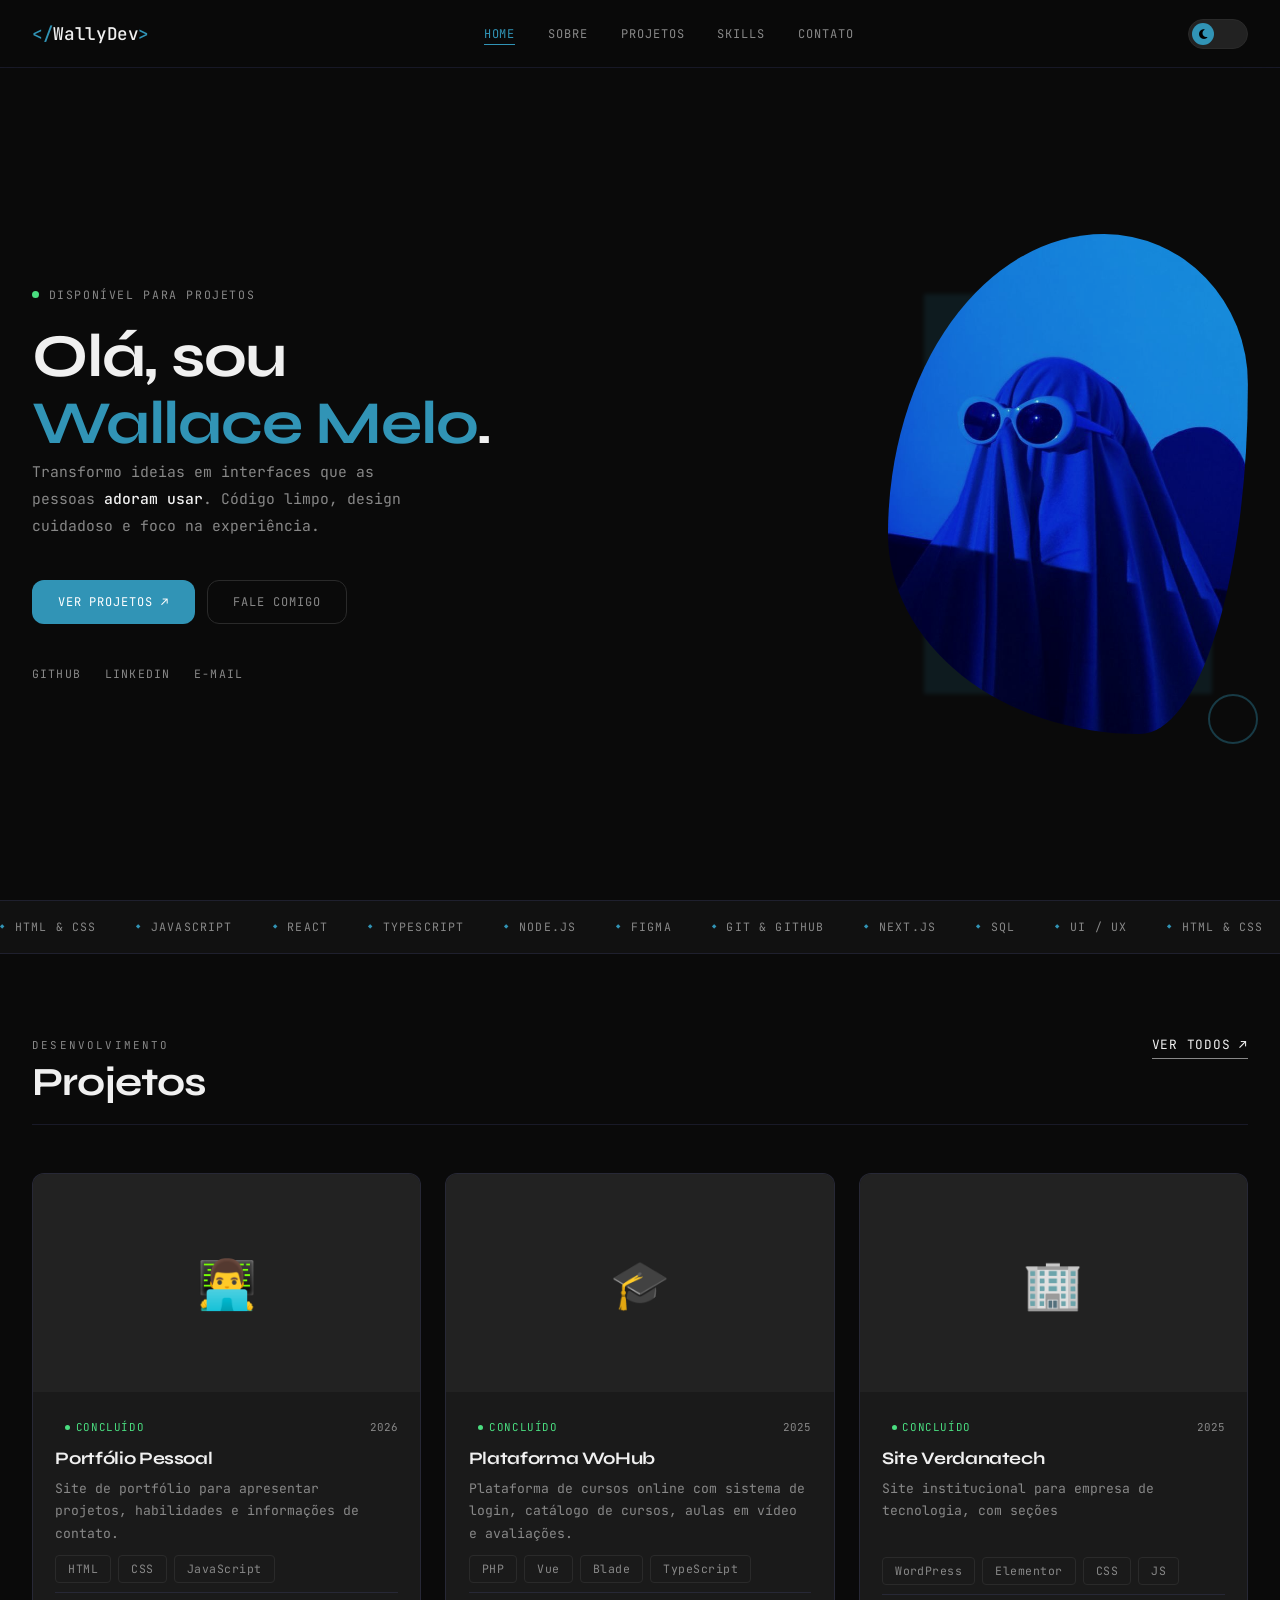
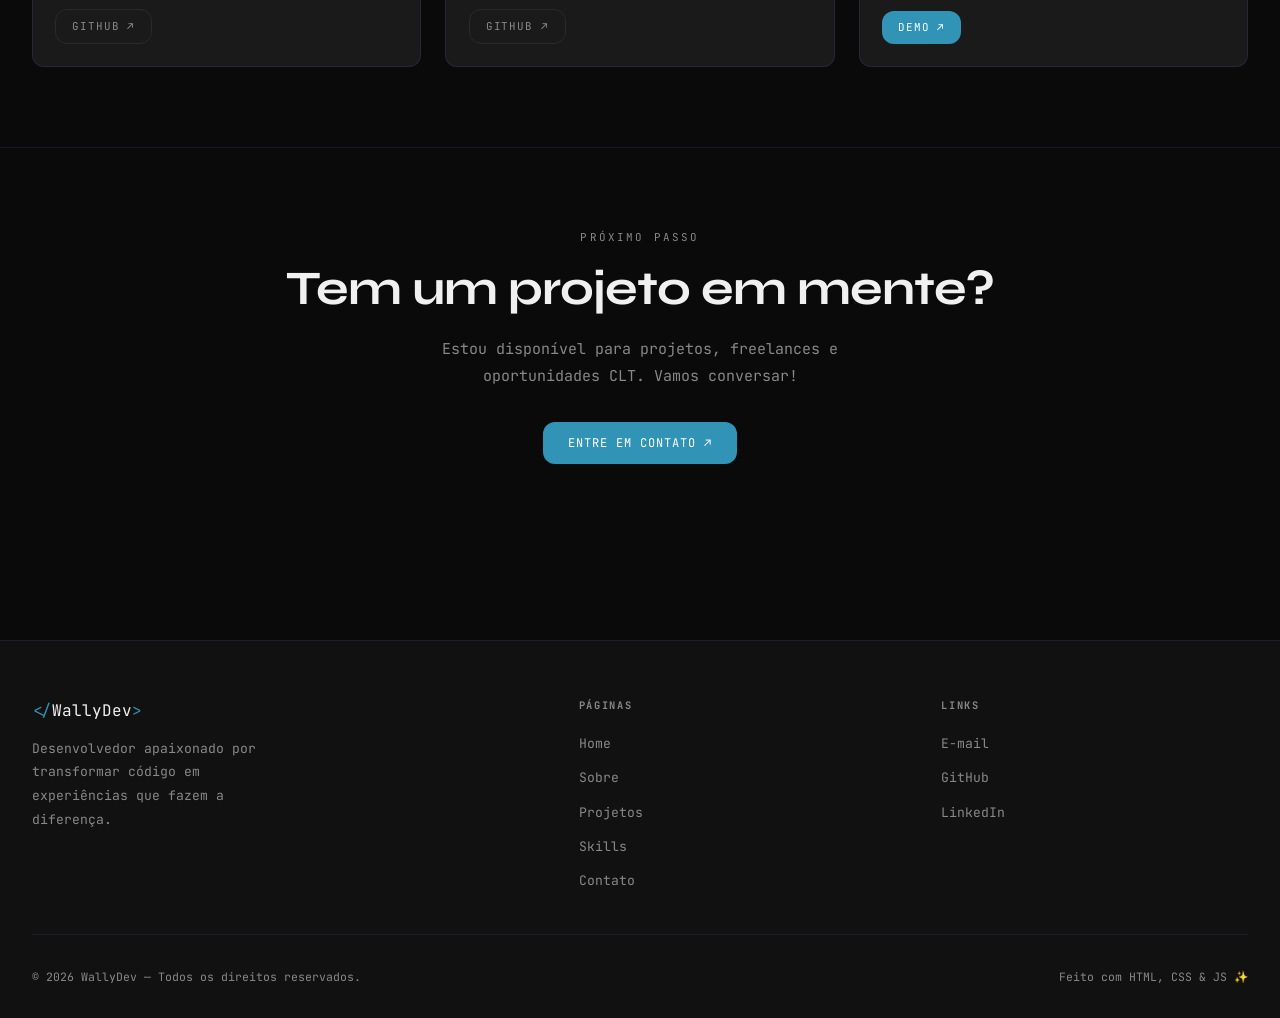
==== index.html @ e5231260 "feat: initial portfolio setup with pages, data structure, and UI enhancements (contact, projects, sk" ====
<!doctype html>
<html lang="pt-BR">

<head>
  <meta charset="UTF-8" />
  <script> (function () {
      var t = localStorage.getItem("tema");
      if (!t || t === "dark")
        document.documentElement.classList.remove("light");
      else document.documentElement.classList.add("light");
    })();
  </script>
  <meta name="viewport" content="width=device-width, initial-scale=1.0" />
  <title>WallyDev</title>
  <meta name="description" content="Desenvolvedor front-end criando experiências digitais memoráveis." />
  <link rel="stylesheet" href="https://cdnjs.cloudflare.com/ajax/libs/font-awesome/6.5.0/css/all.min.css" />
  <link rel="stylesheet" href="assets/css/style.css" />
  <link rel="icon" href="favicon.ico" type="image/x-icon">
</head>

<body>
  <!-- ══ NAVBAR ══ -->
  <header class="navbar">
    <div class="nav-container">
      <!-- Logo -->
      <a href="index.html" class="nav-logo" aria-label="Início">
        <span class="tag-open">&lt;/</span>WallyDev<span class="tag-close">&gt;</span>
      </a>

      <!-- Links -->
      <nav aria-label="Principal">
        <ul class="nav-links">
          <li><a href="index.html" class="nav-link">Home</a></li>
          <li><a href="about.html" class="nav-link">Sobre</a></li>
          <li><a href="projects.html" class="nav-link">Projetos</a></li>
          <li><a href="skills.html" class="nav-link">Skills</a></li>
          <li><a href="contact.html" class="nav-link">Contato</a></li>
        </ul>
      </nav>

      <!-- toggle de tema + hambúrguer -->
      <div class="nav-direita">
        <!-- Toggle dark / light -->
        <button class="theme-btn" id="theme-btn">
          <div class="toggle-thumb">
            <i class="fa-solid fa-moon icon-lua"></i>
            <i class="fa-solid fa-sun icon-sol"></i>
          </div>
        </button>

        <button class="btn-menu" id="btn-menu">
          <i class="fa-solid fa-bars"></i>
        </button>
      </div>
    </div>

    <!-- Menu mobile -->
    <nav id="nav-mobile" class="nav-mobile" aria-label="Menu mobile">
      <a href="index.html" class="nav-link">Home</a>
      <a href="about.html" class="nav-link">Sobre</a>
      <a href="projects.html" class="nav-link">Projetos</a>
      <a href="skills.html" class="nav-link">Skills</a>
      <a href="contact.html" class="nav-link">Contato</a>
    </nav>
  </header>

  <main>
    <!-- ══ HERO ══ -->
    <section class="hero">
      <div class="container">
        <div class="hero-inner">
          <div class="hero-text">

            <!-- Status online -->
            <div class="hero-kicker revelar">
              <span class="hero-dot"></span> Disponível para projetos
            </div>

            <!-- seu nome -->
            <h1 class="hero-nome revelar d1">
              Olá, sou <br />
              <span style="color: var(--accent)">Wallace Melo</span>.
            </h1>

            <div class="hero-divider revelar d2"></div>

            <!-- sua bio em 2 frases -->
            <p class="hero-sub revelar d2">
              Transformo ideias em interfaces que as pessoas
              <strong style="color: var(--text)">adoram usar</strong>. Código
              limpo, design cuidadoso e foco na experiência.
            </p>

            <div class="hero-acoes revelar d3">
              <a href="projects.html" class="btn btn-prim">Ver Projetos ↗</a>
              <a href="contact.html" class="btn btn-ghost">Fale Comigo</a>
            </div>

            <!-- links sociais -->
            <div class="hero-redes revelar d4">
              <a href="https://github.com/WallaceMichael" target="_blank" rel="noopener" class="rede-link">GitHub</a>
              <a href="https://www.linkedin.com/in/wallace-michael-dev/" target="_blank" rel="noopener"
                class="rede-link">LinkedIn</a>
              <a href="mailto:wallacemsm2@gmail.com" class="rede-link">E-mail</a>
            </div>
          </div>

          <!-- ══ FOTO ══ -->
          <div class="blob-wrap revelar d2">
            <div class="blob-frame">
              <img src="assets/images/profile/foto.jpg" alt="Foto de perfil" />
            </div>
          </div>
        </div>
      </div>
    </section>

    <!-- ══ TICKER DE TECNOLOGIAS ══ -->
    <!-- Suas tecnologias/especialidades.
        - Duplicado para criar o loop infinito, edite os dois blocos.
        - Use no máximo 10 itens para melhor visual.
    -->
    <div class="ticker">
      <div class="ticker-inner" aria-hidden="true">
        <!-- Bloco 1 -->
        <span class="ticker-item">HTML &amp; CSS</span>
        <span class="ticker-item">JavaScript</span>
        <span class="ticker-item">React</span>
        <span class="ticker-item">TypeScript</span>
        <span class="ticker-item">Node.js</span>
        <span class="ticker-item">Figma</span>
        <span class="ticker-item">Git &amp; GitHub</span>
        <span class="ticker-item">Next.js</span>
        <span class="ticker-item">SQL</span>
        <span class="ticker-item">UI / UX</span>
        <!-- Bloco 2 — duplicado para o loop -->
        <span class="ticker-item">HTML &amp; CSS</span>
        <span class="ticker-item">JavaScript</span>
        <span class="ticker-item">React</span>
        <span class="ticker-item">TypeScript</span>
        <span class="ticker-item">Node.js</span>
        <span class="ticker-item">Figma</span>
        <span class="ticker-item">Git &amp; GitHub</span>
        <span class="ticker-item">Next.js</span>
        <span class="ticker-item">SQL</span>
        <span class="ticker-item">UI / UX</span>
      </div>
    </div>

    <!-- ══ PROJETOS EM DESTAQUE ══ -->
    <section class="secao">
      <div class="container">
        <div class="sec-head revelar">
          <div>
            <span class="rotulo">Desenvolvimento</span>
            <h2>Projetos</h2>
          </div>
          <a href="projects.html" class="btn-link">Ver todos ↗</a>
        </div>

        <!-- Dados populado via JS (3 primeiros ) -->
        <div id="grid-projetos" class="grid-3">
          <div class="card" style="opacity: 0.3">
            <div class="card-thumb"></div>
            <div class="card-body" style="height: 900px"></div>
          </div>
          <div class="card" style="opacity: 0.2">
            <div class="card-thumb"></div>
            <div class="card-body" style="height: 140px"></div>
          </div>
          <div class="card" style="opacity: 0.1">
            <div class="card-thumb"></div>
            <div class="card-body" style="height: 140px"></div>
          </div>
        </div>
      </div>
    </section>

    <!-- ══ CTA ══ -->
    <section class="secao" style="border-top: 1px solid var(--border-soft)">
      <div class="container" style="text-align: center">
        <span class="rotulo revelar" style="margin-bottom: 1rem">
          Próximo passo
        </span>
        <h2 class="revelar d1" style="margin-bottom: 1.25rem">
          Tem um projeto em mente?
        </h2>
        <p class="revelar d2" style="max-width: 44ch; margin: 0 auto 2rem">
          Estou disponível para projetos, freelances e oportunidades CLT.
          Vamos conversar!
        </p>
        <a href="contact.html" class="btn btn-prim revelar d3">
          Entre em Contato ↗
        </a>
      </div>
    </section>
  </main>

  <!-- ══ FOOTER ══ -->
  <footer class="footer">
    <div class="container">
      <div class="footer-grid">
        <div>
          <span class="footer-logo">
            <span style="color: var(--accent)">&lt;/</span>WallyDev<span style="color: var(--accent)">&gt;
            </span>
          </span>
          <p class="footer-bio">
            Desenvolvedor apaixonado por transformar código em experiências
            que fazem a diferença.
          </p>
        </div>
        <div class="footer-col">
          <h5>Páginas</h5>
          <ul>
            <li><a href="index.html">Home</a></li>
            <li><a href="about.html">Sobre</a></li>
            <li><a href="projects.html">Projetos</a></li>
            <li><a href="skills.html">Skills</a></li>
            <li><a href="contact.html">Contato</a></li>
          </ul>
        </div>
        <div class="footer-col">
          <h5>Links</h5>
          <ul>
            <li><a href="mailto:wallacemsm2@email.com">E-mail</a></li>
            <li><a href="https://github.com/WallaceMichael" target="_blank" rel="noopener">GitHub</a></li>
            <li><a href="https://www.linkedin.com/in/wallace-michael-25173b197/" target="_blank"
                rel="noopener">LinkedIn</a></li>
          </ul>
        </div>
      </div>
      <div class="footer-base">
        <span>© <span id="ano-atual"></span> WallyDev — Todos os direitos reservados.</span>
        <span>Feito com HTML, CSS &amp; JS ✨</span>
      </div>
    </div>
  </footer>

  <script src="assets/js/script.js"></script>
</body>

</html>
---- assets/css/style.css ----
/*
  ╔══════════════════════════════════════════════════════╗
  ║   PORTFÓLIO DEV — style.css                          ║
  ║   Fontes: Syne (display) + JetBrains Mono (código)   ║
  ║   Tema padrão: dark | Alterna com html.light         ║
  ╚══════════════════════════════════════════════════════╝
*/
@import url('https://fonts.googleapis.com/css2?family=Syne:wght@400;500;600;700;800&family=JetBrains+Mono:ital,wght@0,300;0,400;0,500;1,300&display=swap');
@import '@fortawesome/fontawesome-free/css/all.min.css';

.social-icons {
  display: flex;
  gap: 1.2rem;
  align-items: center;
}

.social-icons a {
  width: 42px;
  height: 42px;
  border-radius: 50%;
  border: 1px solid var(--border);
  display: flex;
  align-items: center;
  justify-content: center;
  color: var(--text-muted);
  font-size: 1rem;
  transition: all 0.25s ease;
}

.social-icons a:hover {
  color: var(--accent);
  border-color: var(--accent);
  transform: translateY(-2px);
  box-shadow: 0 0 0 4px var(--accent-glow);
}


.contato-grid {
  display: grid;
  grid-template-columns: 1fr 1.2fr;
  gap: 3rem;
  align-items: center;
}

.contato-texto {
  max-width: 42ch;
}

.contato-frase {
  font-size: 1rem;
  line-height: 1.9;
  margin-bottom: 1.5rem;
}

.contato-cta {
  font-size: 0.9rem;
  color: var(--accent);
  font-weight: 500;
}


.github-card {
  margin-bottom: 2.5rem;
  transition: all 0.3s ease;
}

.github-card:hover {
  transform: translateY(-4px);
}


@media (max-width: 900px) {
  .contato-grid {
    grid-template-columns: 1fr;
    gap: 2.5rem;
  }

  .contato-texto {
    max-width: 100%;
  }
}

i {
  line-height: 5 !important;
}

/* ══════════════════════════════════════════
   VARIÁVEIS — dark mode é padrão, light mode ativa com html.light
══════════════════════════════════════════ */
:root {
  --bg: #0A0A0A;
  --bg2: #111111;
  --surface: #1A1A1A;
  --surface2: #222222;
  --border: #2A2A2A;
  --border-soft: rgba(129, 140, 248, 0.12);

  --accent: #3194B6;
  --accent-deep: #216379;
  --accent-glow: rgba(129, 140, 248, 0.18);

  --text: #F0F0F0;
  --text-muted: #888888;
  --text-faint: #2A2A2A;

  --nav-bg: rgba(10, 10, 10, 0.88);
  --sombra: 0 8px 40px rgba(0, 0, 0, 0.6);

  /* Tipografia */
  --display: 'Syne', sans-serif;
  --mono: 'JetBrains Mono', monospace;

  /* Layout */
  --max-w: 1280px;
  --nav-h: 68px;
  --raio: 12px;
  --pill: 999px;
  --ease: cubic-bezier(0.4, 0, 0.2, 1);
  --dur: 0.28s;
}

/* ── Modo claro ── */
html.light {
  --bg: #F4F6FF;
  --bg2: #EAEDff;
  --surface: #FFFFFF;
  --surface2: #EEF0FF;
  --border: #D2D6F5;
  --border-soft: rgba(79, 70, 229, 0.12);

  --accent: #006788;
  --accent-deep: #003444;
  --accent-glow: rgba(79, 70, 229, 0.14);

  --text: #1A1B35;
  --text-muted: #6B6E95;
  --text-faint: #C8CBE8;

  --nav-bg: rgba(244, 246, 255, 0.88);
  --sombra: 0 8px 40px rgba(79, 70, 229, 0.1);
}


/* ══════════════════════════════════════════
   RESET & BASE
══════════════════════════════════════════ */
*,
*::before,
*::after {
  box-sizing: border-box;
  margin: 0;
  padding: 0;
}

html {
  scroll-behavior: smooth;
}

body {
  font-family: var(--mono);
  font-size: 15px;
  line-height: 1.7;
  color: var(--text);
  background-color: var(--bg);
  overflow-x: hidden;
  transition: background-color 0.4s var(--ease), color 0.4s var(--ease);
}

main,
footer,
header {
  position: relative;
  z-index: 1;
}

ul {
  list-style: none;
}

a {
  text-decoration: none;
  color: inherit;
}

img {
  max-width: 100%;
  display: block;
}

button {
  border: none;
  background: none;
  font: inherit;
  cursor: pointer;
}

::selection {
  background: var(--accent);
  color: #fff;
}

::-webkit-scrollbar {
  width: 4px;
}

::-webkit-scrollbar-track {
  background: var(--bg2);
}

::-webkit-scrollbar-thumb {
  background: var(--accent);
  border-radius: 2px;
}


/* ══════════════════════════════════════════
   TIPOGRAFIA
══════════════════════════════════════════ */
h1,
h2,
h3,
h4 {
  font-family: var(--display);
  line-height: 1.1;
  letter-spacing: -0.02em;
  color: var(--text);
}

h1 {
  font-size: clamp(2.5rem, 5vw, 3.8rem);
}

h2 {
  font-size: clamp(2rem, 4vw, 3rem);
}

h3 {
  font-size: 1.25rem;
}

p {
  color: var(--text-muted);
  line-height: 1.8;
}

strong {
  color: var(--text);
  font-weight: 500;
}

/* Rótulo de seção (ex: "DESENVOLVIMENTO") */
.rotulo {
  font-size: 0.68rem;
  letter-spacing: 0.2em;
  text-transform: uppercase;
  color: var(--text-muted);
  display: block;
  margin-bottom: 0.4rem;
}

/* Título com linha à esquerda (como na referência) */
.titulo-borda {
  font-family: var(--display);
  font-size: 1.2rem;
  font-weight: 600;
  padding-left: 0.9rem;
  border-left: 3px solid var(--accent);
  line-height: 1.4;
  margin-bottom: 1.5rem;
  color: var(--text);
}

/* Tag de tecnologia */
.tag {
  display: inline-block;
  padding: 0.2rem 0.75rem;
  font-family: var(--mono);
  font-size: 0.72rem;
  letter-spacing: 0.04em;
  border: 1px solid var(--border);
  color: var(--text-muted);
  border-radius: 4px;
  transition: border-color var(--dur), color var(--dur);
  cursor: default;
}

.tag:hover {
  border-color: var(--accent);
  color: var(--accent);
}

.tags {
  display: flex;
  flex-wrap: wrap;
  gap: 0.45rem;
}

/* Badge de status */
.badge {
  display: inline-flex;
  align-items: center;
  gap: 0.35rem;
  font-family: var(--mono);
  font-size: 0.68rem;
  letter-spacing: 0.06em;
  text-transform: uppercase;
  padding: 0.2rem 0.6rem;
}

.badge::before {
  content: '';
  width: 5px;
  height: 5px;
  border-radius: 50%;
  background: currentColor;
  flex-shrink: 0;
}

.badge-verde {
  color: #4ADE80;
}

.badge-amarelo {
  color: #FACC15;
}

.badge-cinza {
  color: var(--text-muted);
}


/* ══════════════════════════════════════════
   UTILITÁRIOS
══════════════════════════════════════════ */
.container {
  width: var(--max-w);
  margin: 0 auto;
  padding: 0 2rem;
}

.secao {
  padding: 5rem 0;
}

.secao-lg {
  padding: 7rem 0;
}

.grid-2 {
  display: grid;
  grid-template-columns: repeat(2, 1fr);
  gap: 2.5rem;
}

.grid-3 {
  display: grid;
  grid-template-columns: repeat(3, 1fr);
  gap: 1.5rem;
}

.grid-4 {
  display: grid;
  grid-template-columns: repeat(4, 1fr);
  gap: 1.5rem;
}

.flex-c {
  display: flex;
  align-items: center;
}

.entre {
  justify-content: space-between;
}

.gap-sm {
  gap: 0.75rem;
}

.gap-md {
  gap: 1.5rem;
}


/* ══════════════════════════════════════════
   TOGGLE DE TEMA (lua / sol)
══════════════════════════════════════════ */
.theme-btn {
  position: relative;
  width: 60px;
  height: 30px;
  background: var(--surface2);
  border: 1px solid var(--border);
  border-radius: var(--pill);
  cursor: pointer;
  padding: 3px;
  transition: background var(--dur), border-color var(--dur);
  flex-shrink: 0;
}

.toggle-thumb {
  width: 22px;
  height: 22px;
  background: var(--accent);
  border-radius: 50%;
  display: flex;
  align-items: center;
  justify-content: center;
  font-size: 0.7rem;
  transition: transform 0.35s cubic-bezier(0.34, 1.56, 0.64, 1),
    background var(--dur);
  transform: translateX(0);
  line-height: 1;
}

html.light .toggle-thumb {
  transform: translateX(30px);
}

/* Esconde o ícone correto conforme o tema */
.icon-lua {
  display: block;
}

.icon-sol {
  display: none;
}

html.light .icon-lua {
  display: none;
}

html.light .icon-sol {
  display: block;
}


/* ══════════════════════════════════════════
   NAVBAR
══════════════════════════════════════════ */
.navbar {
  position: fixed;
  top: 0;
  left: 0;
  right: 0;
  z-index: 100;
  height: var(--nav-h);
  display: flex;
  align-items: center;
  background: var(--nav-bg);
  backdrop-filter: blur(18px);
  -webkit-backdrop-filter: blur(18px);
  border-bottom: 1px solid var(--border-soft);
  transition: background var(--dur), border-color var(--dur), box-shadow var(--dur);
}

.navbar.rolada {
  box-shadow: var(--sombra);
}

.nav-container {
  display: flex;
  align-items: center;
  justify-content: space-between;
  max-width: var(--max-w);
  width: 100%;
  margin: 0 auto;
  padding: 0 2rem;
}

/* Logo no estilo </NOME> */
.nav-logo {
  font-family: var(--mono);
  font-size: 1.1rem;
  font-weight: 500;
  color: var(--text);
  letter-spacing: -0.02em;
}

.nav-logo .tag-open,
.nav-logo .tag-close {
  color: var(--accent);
}

.nav-links {
  display: flex;
  align-items: center;
  gap: 0.25rem;
}

.nav-link {
  font-family: var(--mono);
  font-size: 0.75rem;
  letter-spacing: 0.08em;
  text-transform: uppercase;
  color: var(--text-muted);
  padding: 0.45rem 0.9rem;
  border-radius: var(--raio);
  transition: color var(--dur), background var(--dur);
  position: relative;
}

.nav-link::after {
  content: '';
  position: absolute;
  bottom: 4px;
  left: 0.9rem;
  right: 0.9rem;
  height: 1px;
  background: var(--accent);
  transform: scaleX(0);
  transform-origin: left;
  transition: transform 0.3s var(--ease);
}

.nav-link:hover,
.nav-link.ativo {
  color: var(--text);
}

.nav-link:hover::after,
.nav-link.ativo::after {
  transform: scaleX(1);
}

.nav-link.ativo {
  color: var(--accent);
}

.nav-direita {
  display: flex;
  align-items: center;
  gap: 0.75rem;
}

.btn-menu {
  display: none;
  font-size: 1.3rem;
  color: var(--text);
  padding: 0.25rem;
}

/* Menu mobile */
.nav-mobile {
  display: none;
  flex-direction: column;
  position: fixed;
  top: var(--nav-h);
  left: 0;
  right: 0;
  background: var(--bg);
  border-bottom: 1px solid var(--border);
  padding: 1.25rem 2rem 2rem;
  gap: 0.25rem;
  z-index: 99;
}

.nav-mobile.aberto {
  display: flex;
}

.nav-mobile .nav-link {
  font-size: 0.88rem;
  padding: 0.75rem 0;
  border-bottom: 1px solid var(--border-soft);
  border-radius: 0;
}

.nav-mobile .nav-link:last-child {
  border-bottom: none;
}


/* ══════════════════════════════════════════
   FOOTER
══════════════════════════════════════════ */
.footer {
  background: var(--bg2);
  border-top: 1px solid var(--border-soft);
  padding: 3.5rem 0 2rem;
  margin-top: 6rem;
}

.footer-grid {
  display: grid;
  grid-template-columns: 1.6fr 1fr 1fr;
  gap: 3.5rem;
  margin-bottom: 2.5rem;
}

.footer-logo {
  font-family: var(--mono);
  font-size: 1rem;
  color: var(--text);
  display: block;
  margin-bottom: 0.75rem;
}

.footer-bio {
  font-size: 0.82rem;
  max-width: 28ch;
  line-height: 1.8;
}

.footer-col h5 {
  font-family: var(--mono);
  font-size: 0.65rem;
  letter-spacing: 0.16em;
  text-transform: uppercase;
  color: var(--text-muted);
  margin-bottom: 1rem;
}

.footer-col ul {
  display: flex;
  flex-direction: column;
  gap: 0.55rem;
}

.footer-col a {
  font-size: 0.82rem;
  color: var(--text-muted);
  transition: color var(--dur);
}

.footer-col a:hover {
  color: var(--accent);
}

.footer-base {
  display: flex;
  justify-content: space-between;
  align-items: center;
  padding-top: 2rem;
  border-top: 1px solid var(--border-soft);
  font-size: 0.72rem;
  color: var(--text-muted);
}


/* ══════════════════════════════════════════
   BOTÕES
══════════════════════════════════════════ */
.btn {
  display: inline-flex;
  align-items: center;
  gap: 0.5rem;
  font-family: var(--mono);
  font-size: 0.75rem;
  letter-spacing: 0.08em;
  text-transform: uppercase;
  padding: 0.7rem 1.6rem;
  border-radius: var(--raio);
  transition: all var(--dur) var(--ease);
  white-space: nowrap;
  cursor: pointer;
}

.btn-prim {
  background: var(--accent);
  color: #fff;
  box-shadow: 0 0 0 0 var(--accent-glow);
}

.btn-prim:hover {
  background: var(--accent-deep);
  transform: translateY(-2px);
  box-shadow: 0 0 0 6px var(--accent-glow);
}

.btn-ghost {
  background: transparent;
  color: var(--text-muted);
  border: 1px solid var(--border);
}

.btn-ghost:hover {
  border-color: var(--accent);
  color: var(--accent);
}

.btn-sm {
  padding: 0.45rem 1rem;
  font-size: 0.68rem;
}

.btn-link {
  font-family: var(--mono);
  font-size: 0.8rem;
  color: var(--text);
  letter-spacing: 0.06em;
  text-transform: uppercase;
  padding-bottom: 3px;
  border-bottom: 1.5px solid var(--text-muted);
  transition: color var(--dur), border-color var(--dur);
  display: inline-flex;
  align-items: center;
  gap: 0.35rem;
}

.btn-link:hover {
  color: var(--accent);
  border-color: var(--accent);
}


/* ══════════════════════════════════════════
   BLOB — FOTO COM FORMA ORGÂNICA
══════════════════════════════════════════ */
.blob-wrap {
  position: relative;
  flex-shrink: 0;
  width: 360px;
  height: 500px;
}

/* Sombra/decoração atrás da foto */
.blob-wrap::before {
  content: '';
  position: absolute;
  width: 80%;
  height: 80%;
  background: var(--accent);
  opacity: 0.12;
  top: 12%;
  left: 10%;
  animation: blob-morph 10s ease-in-out infinite reverse;
  filter: blur(2px);
}

/* Ponto decorativo no canto */
.blob-wrap::after {
  content: '';
  position: absolute;
  width: 50px;
  height: 50px;
  border: 2px solid var(--accent);
  border-radius: 50%;
  bottom: -10px;
  right: -10px;
  opacity: 0.35;
}

.blob-frame {
  width: 100%;
  height: 100%;
  border-radius: 60% 40% 30% 70% / 60% 30% 70% 40%;
  overflow: hidden;
  position: relative;
  z-index: 1;
  animation: blob-morph 8s ease-in-out infinite;
}

.blob-frame img {
  width: 100%;
  height: 100%;
  object-fit: cover;
  filter: grayscale(20%) brightness(0.95) contrast(1.02);
  transition: filter 0.6s var(--ease);
}

.blob-wrap:hover .blob-frame img {
  filter: grayscale(0%) brightness(1) contrast(1.02);
}

/* Placeholder quando não há foto */
.blob-placeholder {
  width: 100%;
  height: 100%;
  background: var(--surface2);
  display: flex;
  flex-direction: column;
  align-items: center;
  justify-content: center;
  gap: 0.75rem;
  color: var(--text-muted);
  font-family: var(--mono);
  font-size: 0.72rem;
  text-align: center;
}

@keyframes blob-morph {

  0%,
  100% {
    border-radius: 60% 40% 30% 70% / 60% 30% 70% 40%;
  }

  25% {
    border-radius: 30% 60% 70% 40% / 50% 60% 30% 60%;
  }

  50% {
    border-radius: 50% 60% 30% 60% / 40% 30% 60% 50%;
  }

  75% {
    border-radius: 40% 60% 60% 40% / 60% 40% 40% 60%;
  }
}


/* ══════════════════════════════════════════
   TICKER / MARQUEE
══════════════════════════════════════════ */
.ticker {
  overflow: hidden;
  border-top: 1px solid var(--border-soft);
  border-bottom: 1px solid var(--border-soft);
  padding: 1rem 0;
  background: var(--bg2);
}

.ticker-inner {
  display: flex;
  gap: 2.5rem;
  animation: ticker-scroll 28s linear infinite;
  width: max-content;
}

.ticker:hover .ticker-inner {
  animation-play-state: paused;
}

.ticker-item {
  display: flex;
  align-items: center;
  gap: 0.6rem;
  font-family: var(--mono);
  font-size: 0.72rem;
  color: var(--text-muted);
  white-space: nowrap;
  text-transform: uppercase;
  letter-spacing: 0.1em;
}

.ticker-item::before {
  content: '◆';
  color: var(--accent);
  font-size: 0.45rem;
}

@keyframes ticker-scroll {
  from {
    transform: translateX(0);
  }

  to {
    transform: translateX(-50%);
  }
}


/* ══════════════════════════════════════════
   CARD DE PROJETO
══════════════════════════════════════════ */
.card {
  background: var(--surface);
  border: 1px solid var(--border-soft);
  border-radius: var(--raio);
  overflow: hidden;
  transition: transform var(--dur), box-shadow var(--dur), border-color var(--dur);
  display: flex;
  flex-direction: column;
}

.card:hover {
  transform: translateY(-5px);
  border-color: var(--accent);
  box-shadow: var(--sombra), 0 0 0 1px var(--accent-glow);
}

.card-thumb {
  aspect-ratio: 16/9;
  background: var(--surface2);
  display: flex;
  align-items: center;
  justify-content: center;
  font-size: 3rem;
  color: var(--text-faint);
  overflow: hidden;
  position: relative;
}

.card-thumb img {
  width: 100%;
  height: 100%;
  object-fit: cover;
}

/* Overlay de hover na thumbnail */
.card-thumb::after {
  content: 'Ver mais →';
  position: absolute;
  inset: 0;
  background: var(--accent);
  color: #fff;
  font-family: var(--mono);
  font-size: 0.75rem;
  letter-spacing: 0.1em;
  text-transform: uppercase;
  display: flex;
  align-items: center;
  justify-content: center;
  opacity: 0;
  transition: opacity var(--dur);
}

.card:hover .card-thumb::after {
  opacity: 1;
}

.card-body {
  padding: 1.4rem;
  flex-grow: 1;
  display: flex;
  flex-direction: column;
  gap: 0.6rem;
}

.card-titulo {
  font-family: var(--display);
  font-size: 1.1rem;
  font-weight: 700;
}

.card-desc {
  font-size: 0.82rem;
  line-height: 1.7;
  flex-grow: 1;
  display: -webkit-box;
  -webkit-line-clamp: 3;
  -webkit-box-orient: vertical;
  overflow: hidden;
}

.card-footer {
  display: flex;
  align-items: center;
  justify-content: space-between;
  padding-top: 1rem;
  border-top: 1px solid var(--border-soft);
  margin-top: auto;
  flex-wrap: wrap;
  gap: 0.5rem;
}


/* ══════════════════════════════════════════
   SOCIAL CÍRCULOS (página contato)
══════════════════════════════════════════ */
.social-grid {
  display: flex;
  flex-wrap: wrap;
  gap: 1.5rem;
}

.social-circulo {
  width: 145px;
  height: 145px;
  border-radius: 50%;
  border: 1.5px solid var(--border);
  display: flex;
  flex-direction: column;
  align-items: center;
  justify-content: center;
  gap: 0.4rem;
  text-decoration: none;
  color: var(--text);
  font-family: var(--mono);
  font-size: 0.78rem;
  font-weight: 500;
  text-transform: uppercase;
  letter-spacing: 0.06em;
  transition: all 0.35s cubic-bezier(0.34, 1.56, 0.64, 1);
  position: relative;
  overflow: hidden;
  cursor: pointer;
}

/* Fundo animado no hover */
.social-circulo::before {
  content: '';
  position: absolute;
  inset: 0;
  border-radius: 50%;
  background: var(--accent);
  transform: scale(0);
  transition: transform 0.4s cubic-bezier(0.34, 1.56, 0.64, 1);
}

.social-circulo:hover::before {
  transform: scale(1);
}

.social-circulo:hover {
  color: #fff;
  border-color: var(--accent);
}

.social-circulo>* {
  position: relative;
  z-index: 1;
}

.social-circulo .sc-icon {
  font-size: 1.6rem;
}

.social-circulo .sc-nome {
  font-size: 0.72rem;
}

.social-circulo .sc-seta {
  font-size: 0.8rem;
  opacity: 0.6;
}


/* ══════════════════════════════════════════
   GITHUB CARD (contato)
══════════════════════════════════════════ */
.github-card {
  background: var(--surface);
  border: 1px solid var(--border-soft);
  border-radius: var(--raio);
  padding: 1.5rem 1.75rem;
  display: flex;
  gap: 1.5rem;
  align-items: flex-start;
  margin-bottom: 2rem;
  transition: border-color var(--dur);
}

.github-card:hover {
  border-color: var(--accent);
}

.gh-avatar {
  width: 64px;
  height: 64px;
  border-radius: 50%;
  border: 2px dashed var(--border);
  display: flex;
  align-items: center;
  justify-content: center;
  font-size: 2rem;
  flex-shrink: 0;
  color: var(--text-muted);
}

.gh-handle {
  font-family: var(--mono);
  font-size: 0.88rem;
  color: var(--accent);
  margin-bottom: 0.4rem;
}

.gh-bio {
  font-size: 0.82rem;
  max-width: 45ch;
}


/* ══════════════════════════════════════════
   FORMULÁRIO
══════════════════════════════════════════ */
.campo {
  display: flex;
  flex-direction: column;
  gap: 0.35rem;
  margin-bottom: 1.2rem;
}

.campo-label {
  font-size: 0.68rem;
  letter-spacing: 0.14em;
  text-transform: uppercase;
  color: var(--text-muted);
}

.campo-input {
  padding: 0.8rem 1rem;
  background: var(--surface);
  border: 1px solid var(--border);
  border-bottom-width: 2px;
  border-radius: var(--raio) var(--raio) 0 0;
  font: inherit;
  font-size: 0.88rem;
  color: var(--text);
  outline: none;
  width: 100%;
  transition: border-color var(--dur), box-shadow var(--dur), background var(--dur);
}

.campo-input:focus {
  border-color: var(--accent);
  box-shadow: 0 2px 0 0 var(--accent);
  background: var(--surface2);
}

.campo-input.erro {
  border-color: #F87171;
  box-shadow: 0 2px 0 0 #F87171;
}

textarea.campo-input {
  resize: vertical;
  min-height: 140px;
  border-radius: var(--raio);
}

.campo-erro {
  font-size: 0.72rem;
  color: #F87171;
  min-height: 1rem;
}

.form-ok {
  padding: 0.9rem 1.25rem;
  background: rgba(74, 222, 128, 0.08);
  border: 1px solid rgba(74, 222, 128, 0.3);
  border-radius: var(--raio);
  font-size: 0.82rem;
  color: #4ADE80;
  display: none;
  margin-top: 1rem;
}


/* ══════════════════════════════════════════
   SEÇÃO: HERO (home)
══════════════════════════════════════════ */
.hero {
  min-height: 100vh;
  display: flex;
  align-items: center;
  padding-top: var(--nav-h);
}

.hero-inner {
  display: flex;
  align-items: center;
  gap: 4rem;
  justify-content: space-between;
  padding: 3rem 0;
}

.hero-text {
  flex: 1;
  max-width: 540px;
}

.hero-kicker {
  display: inline-flex;
  align-items: center;
  gap: 0.6rem;
  font-family: var(--mono);
  font-size: 0.72rem;
  letter-spacing: 0.14em;
  text-transform: uppercase;
  color: var(--text-muted);
  margin-bottom: 1.25rem;
}

.hero-dot {
  width: 7px;
  height: 7px;
  border-radius: 50%;
  background: #4ADE80;
  animation: pulsar 2s ease-in-out infinite;
  flex-shrink: 0;
}

@keyframes pulsar {

  0%,
  100% {
    box-shadow: 0 0 0 0 rgba(74, 222, 128, 0.5);
  }

  50% {
    box-shadow: 0 0 0 6px rgba(74, 222, 128, 0);
  }
}

.hero-titulo {
  font-family: var(--display);
  font-size: clamp(2.8rem, 6vw, 4.5rem);
  font-weight: 800;
  line-height: 1.05;
  letter-spacing: -0.03em;
  margin-bottom: 1.25rem;
}

.hero-titulo .linha-acento {
  color: var(--accent);
  /* Efeito de grade no texto */
  background: linear-gradient(135deg, var(--accent) 0%, #A78BFA 100%);
  -webkit-background-clip: text;
  -webkit-text-fill-color: transparent;
  background-clip: text;
}

.hero-sub {
  font-size: 0.92rem;
  max-width: 44ch;
  line-height: 1.85;
  margin-bottom: 2.5rem;
}

.hero-acoes {
  display: flex;
  gap: 0.75rem;
  flex-wrap: wrap;
  margin-bottom: 2.5rem;
}

.hero-redes {
  display: flex;
  gap: 1.5rem;
  align-items: center;
}

.rede-link {
  font-family: var(--mono);
  font-size: 0.72rem;
  letter-spacing: 0.1em;
  text-transform: uppercase;
  color: var(--text-muted);
  border-bottom: 1px solid transparent;
  padding-bottom: 2px;
  transition: all var(--dur);
}

.rede-link:hover {
  color: var(--accent);
  border-color: var(--accent);
}


/* ══════════════════════════════════════════
   SEÇÃO: SOBRE (foto + texto)
══════════════════════════════════════════ */
.sobre-grid {
  display: grid;
  grid-template-columns: 300px 1fr;
  gap: 5rem;
  align-items: start;
}

.sobre-info {
  display: grid;
  grid-template-columns: 1fr 1fr;
  gap: 1.25rem;
  margin: 1.75rem 0;
}

.info-item {
  padding: 1rem;
  background: var(--surface);
  border: 1px solid var(--border-soft);
  border-radius: var(--raio);
}

.info-rotulo {
  font-size: 0.65rem;
  letter-spacing: 0.12em;
  text-transform: uppercase;
  color: var(--text-muted);
  margin-bottom: 0.3rem;
  display: block;
}

.info-valor {
  font-size: 0.88rem;
  color: var(--text);
  font-weight: 500;
}


/* ══════════════════════════════════════════
   TIMELINE
══════════════════════════════════════════ */
.timeline {
  border-left: 1.5px solid var(--border);
  padding-left: 2rem;
  margin-top: 2rem;
}

.tl-item {
  position: relative;
  margin-bottom: 2.5rem;
}

.tl-item::before {
  content: '';
  position: absolute;
  left: -2.45rem;
  top: 7px;
  width: 9px;
  height: 9px;
  border-radius: 50%;
  background: var(--bg);
  border: 2px solid var(--accent);
}

.tl-data {
  font-family: var(--mono);
  font-size: 0.68rem;
  letter-spacing: 0.12em;
  text-transform: uppercase;
  color: var(--accent);
  margin-bottom: 0.3rem;
}

.tl-cargo {
  font-family: var(--display);
  font-size: 1.1rem;
  font-weight: 700;
  margin-bottom: 0.2rem;
}

.tl-empresa {
  font-size: 0.82rem;
  color: var(--text-muted);
  margin-bottom: 0.75rem;
}


/* ══════════════════════════════════════════
   SEÇÃO: PROJETOS
══════════════════════════════════════════ */
.filtros {
  display: flex;
  flex-wrap: wrap;
  gap: 0.5rem;
  margin-bottom: 2.5rem;
}

.filtro-btn {
  font-family: var(--mono);
  font-size: 0.68rem;
  letter-spacing: 0.1em;
  text-transform: uppercase;
  padding: 0.35rem 0.9rem;
  border-radius: var(--pill);
  border: 1px solid var(--border);
  color: var(--text-muted);
  background: transparent;
  cursor: pointer;
  transition: all var(--dur);
}

.filtro-btn:hover,
.filtro-btn.ativo {
  background: var(--accent);
  border-color: var(--accent);
  color: #fff;
}

.busca-wrap {
  position: relative;
  max-width: 360px;
  margin-bottom: 2rem;
}

.busca-ico {
  position: absolute;
  left: 1rem;
  top: 50%;
  transform: translateY(-50%);
  font-size: 0.85rem;
  pointer-events: none;
  color: var(--text-muted);
}

.campo-busca {
  width: 100%;
  padding: 0.7rem 1rem 0.7rem 2.6rem;
  background: var(--surface);
  border: 1px solid var(--border);
  border-radius: var(--pill);
  font: inherit;
  font-size: 0.82rem;
  color: var(--text);
  outline: none;
  transition: border-color var(--dur), box-shadow var(--dur);
}

.campo-busca:focus {
  border-color: var(--accent);
  box-shadow: 0 0 0 3px var(--accent-glow);
}

.campo-busca::placeholder {
  color: var(--text-muted);
}


/* ══════════════════════════════════════════
   SEÇÃO: SKILLS
══════════════════════════════════════════ */
.skill-secao {
  background: var(--surface);
  border: 1px solid var(--border-soft);
  border-radius: var(--raio);
  padding: 2rem;
}

.skill-secao+.skill-secao {
  margin-top: 1.5rem;
}


/* ══════════════════════════════════════════
   SCROLL REVEAL
══════════════════════════════════════════ */
.revelar {
  opacity: 0;
  transform: translateY(22px);
  transition: opacity 0.65s var(--ease), transform 0.65s var(--ease);
}

.revelar.visivel {
  opacity: 1;
  transform: translateY(0);
}

.d1 {
  transition-delay: 0.08s;
}

.d2 {
  transition-delay: 0.16s;
}

.d3 {
  transition-delay: 0.24s;
}

.d4 {
  transition-delay: 0.32s;
}


/* ══════════════════════════════════════════
   CABEÇALHO DE PÁGINA (sub-pages)
══════════════════════════════════════════ */
.pg-head {
  padding-top: calc(var(--nav-h) + 3.5rem);
  padding-bottom: 3.5rem;
  border-bottom: 1px solid var(--border-soft);
  overflow: hidden;
  position: relative;
}

.pg-head h1 {
  margin-top: 0.3rem;
}

.pg-head .detalhe-num {
  position: absolute;
  right: 2rem;
  bottom: 0;
  font-family: var(--display);
  font-size: clamp(5rem, 14vw, 11rem);
  color: var(--text-faint);
  line-height: 1;
  pointer-events: none;
  user-select: none;
  letter-spacing: -0.04em;
}


/* ══════════════════════════════════════════
   SEÇÃO HEADING
══════════════════════════════════════════ */
.sec-head {
  margin-bottom: 3rem;
  padding-bottom: 1.25rem;
  border-bottom: 1px solid var(--border-soft);
  display: flex;
  align-items: baseline;
  justify-content: space-between;
  flex-wrap: wrap;
  gap: 1rem;
}

.sec-head h2 {
  font-size: clamp(1.75rem, 3.5vw, 2.5rem);
}


/* ══════════════════════════════════════════
   RESPONSIVIDADE
══════════════════════════════════════════ */
@media (max-width: 900px) {
  .hero-inner {
    flex-direction: column-reverse;
    align-items: flex-start;
    gap: 2.5rem;
  }

  .blob-wrap {
    width: 280px;
    height: 310px;
    margin: 0 auto;
  }

  .footer-grid {
    grid-template-columns: 1fr 1fr;
    gap: 2rem;
  }

  .sobre-grid {
    grid-template-columns: 1fr;
    gap: 2rem;
  }

  .grid-3 {
    grid-template-columns: repeat(2, 1fr);
  }
}

@media (max-width: 768px) {
  :root {
    --nav-h: 62px;
  }

  .nav-links {
    display: none;
  }

  .btn-menu {
    display: block;
  }

  .grid-2 {
    grid-template-columns: 1fr;
  }

  .sobre-info {
    grid-template-columns: 1fr;
  }

  .social-grid {
    justify-content: center;
  }

  .social-circulo {
    width: 120px;
    height: 120px;
    font-size: 0.7rem;
  }

  .social-circulo .sc-icon {
    font-size: 1.3rem;
  }

  .footer-grid {
    grid-template-columns: 1fr;
    gap: 2rem;
  }

  .footer-base {
    flex-direction: column;
    gap: 0.5rem;
    text-align: center;
  }
}

@media (max-width: 480px) {
  .container {
    padding: 0 1.25rem;
  }

  .grid-3 {
    grid-template-columns: 1fr;
  }

  .hero-acoes {
    flex-direction: column;
    align-items: stretch;
  }

  .btn {
    justify-content: center;
  }
}
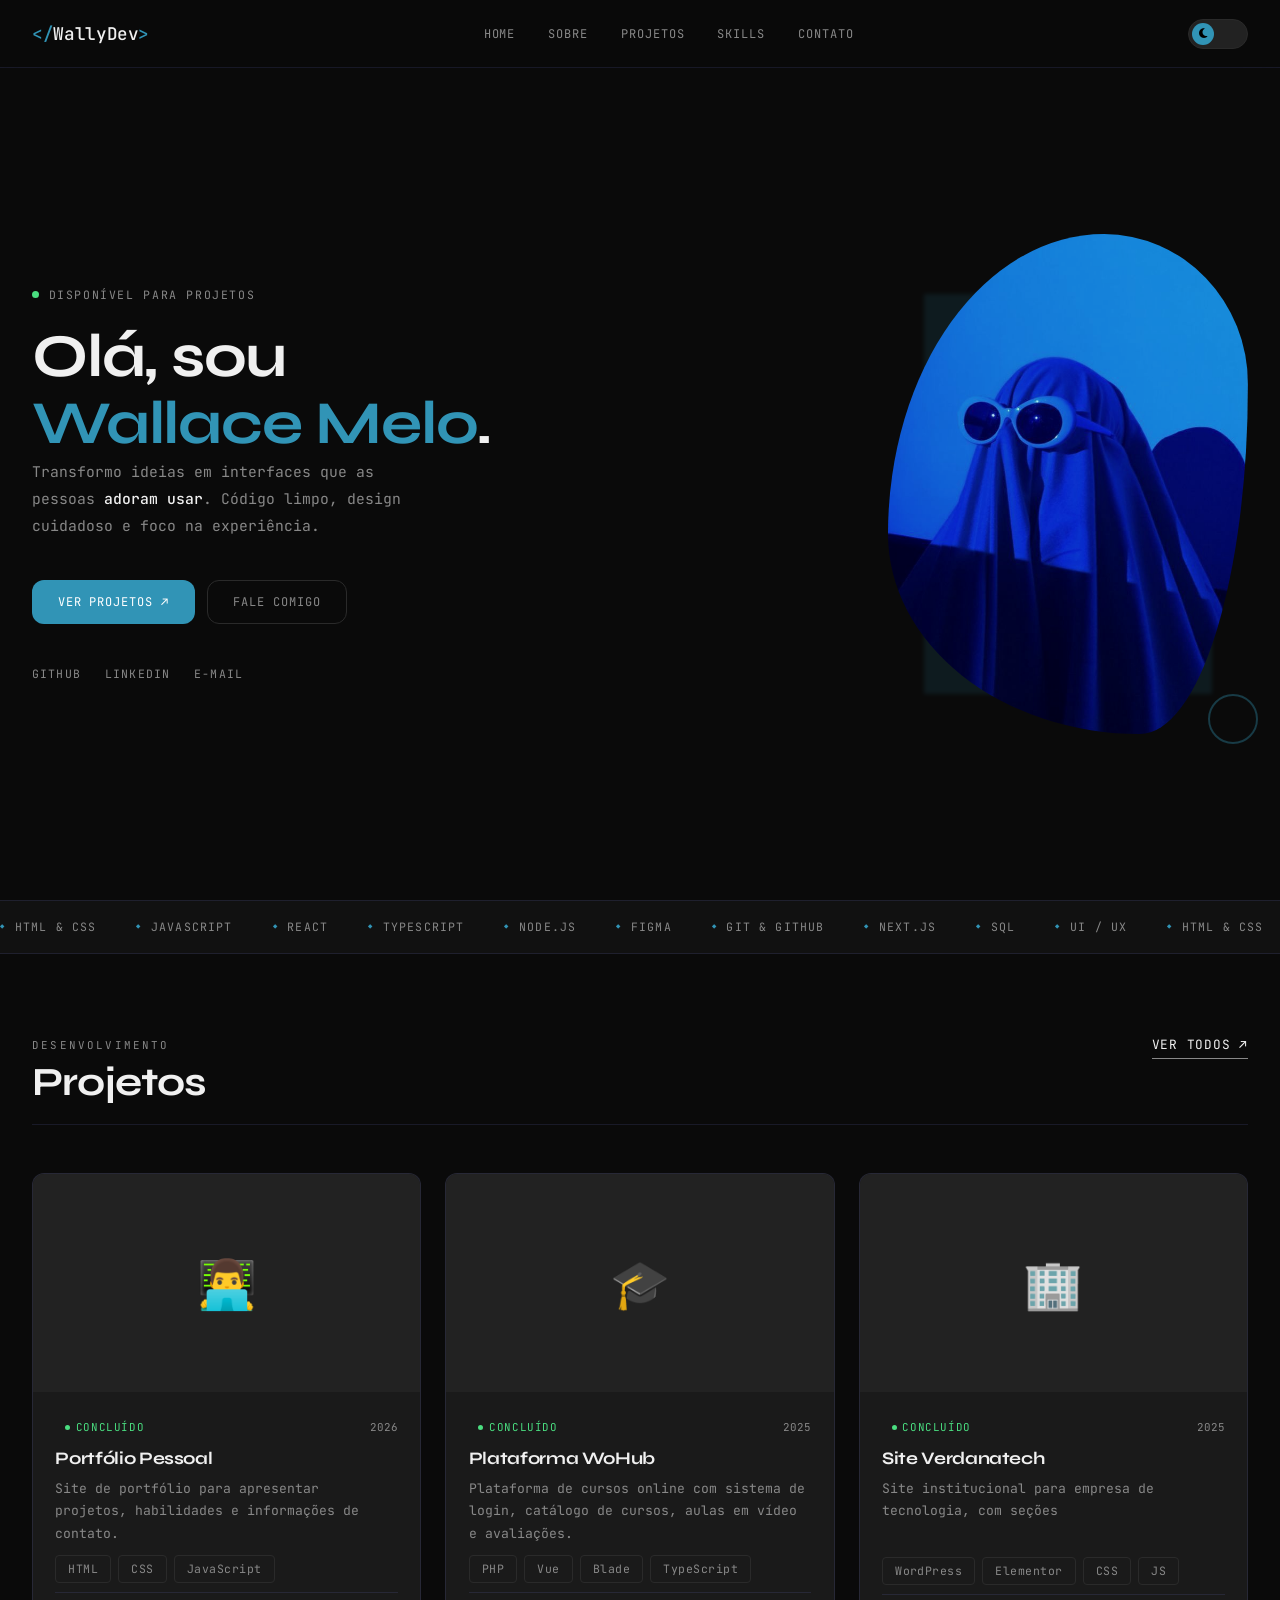
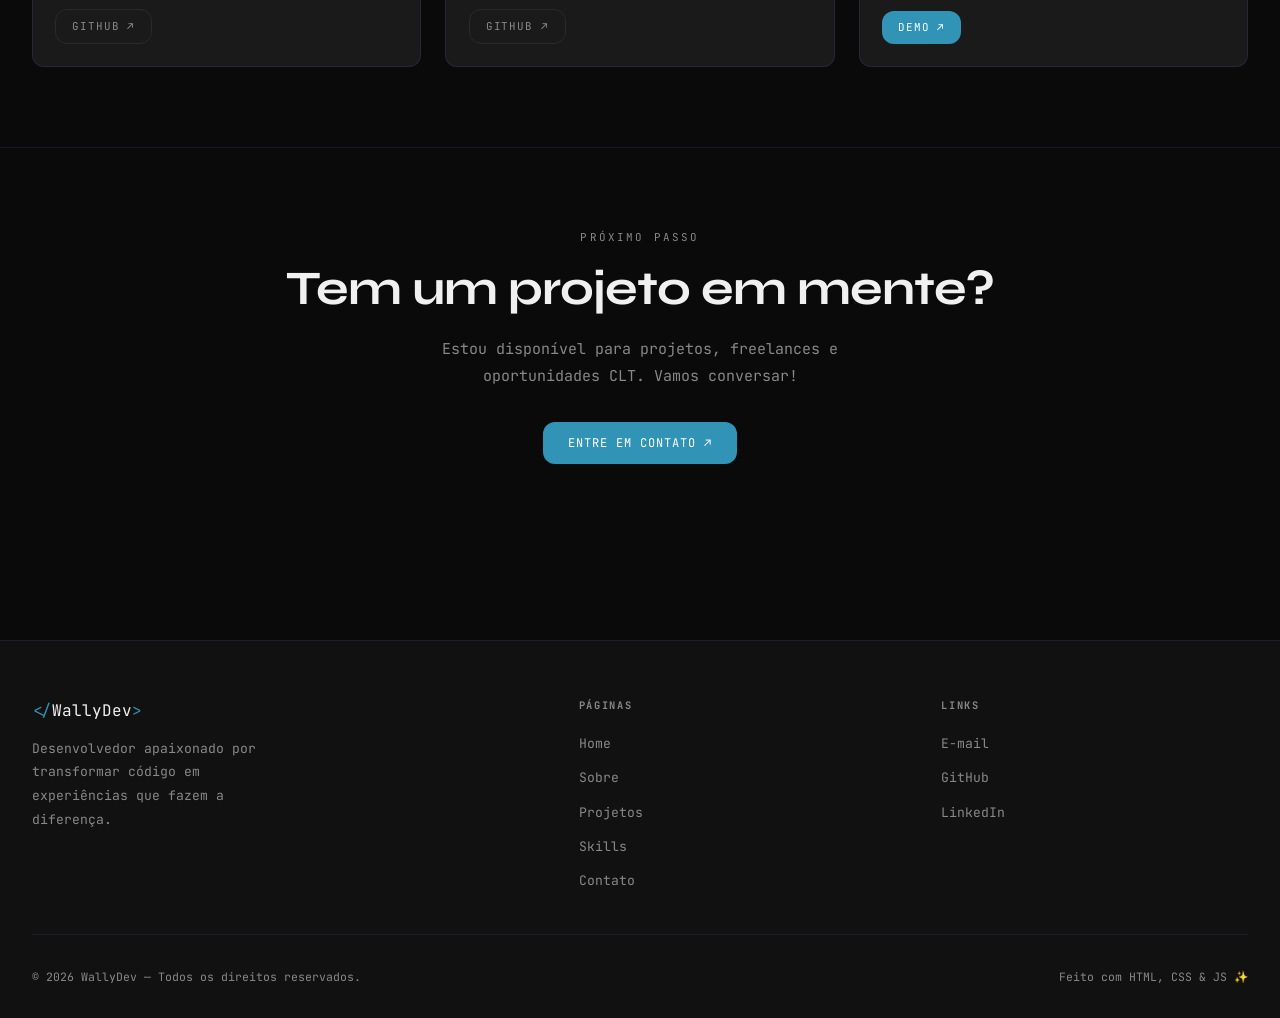
==== commit f24a7415: "fix: update navigation links to use root path for consistency" ====
--- a/index.html
+++ b/index.html
@@ -23,14 +23,14 @@
   <header class="navbar">
     <div class="nav-container">
       <!-- Logo -->
-      <a href="index.html" class="nav-logo" aria-label="Início">
+      <a href="/" class="nav-logo" aria-label="Início">
         <span class="tag-open">&lt;/</span>WallyDev<span class="tag-close">&gt;</span>
       </a>
 
       <!-- Links -->
       <nav aria-label="Principal">
         <ul class="nav-links">
-          <li><a href="index.html" class="nav-link">Home</a></li>
+          <li><a href="/" class="nav-link">Home</a></li>
           <li><a href="about.html" class="nav-link">Sobre</a></li>
           <li><a href="projects.html" class="nav-link">Projetos</a></li>
           <li><a href="skills.html" class="nav-link">Skills</a></li>
--- a/assets/css/style.css
+++ b/assets/css/style.css
@@ -8,82 +8,6 @@
 @import url('https://fonts.googleapis.com/css2?family=Syne:wght@400;500;600;700;800&family=JetBrains+Mono:ital,wght@0,300;0,400;0,500;1,300&display=swap');
 @import '@fortawesome/fontawesome-free/css/all.min.css';
 
-.social-icons {
-  display: flex;
-  gap: 1.2rem;
-  align-items: center;
-}
-
-.social-icons a {
-  width: 42px;
-  height: 42px;
-  border-radius: 50%;
-  border: 1px solid var(--border);
-  display: flex;
-  align-items: center;
-  justify-content: center;
-  color: var(--text-muted);
-  font-size: 1rem;
-  transition: all 0.25s ease;
-}
-
-.social-icons a:hover {
-  color: var(--accent);
-  border-color: var(--accent);
-  transform: translateY(-2px);
-  box-shadow: 0 0 0 4px var(--accent-glow);
-}
-
-
-.contato-grid {
-  display: grid;
-  grid-template-columns: 1fr 1.2fr;
-  gap: 3rem;
-  align-items: center;
-}
-
-.contato-texto {
-  max-width: 42ch;
-}
-
-.contato-frase {
-  font-size: 1rem;
-  line-height: 1.9;
-  margin-bottom: 1.5rem;
-}
-
-.contato-cta {
-  font-size: 0.9rem;
-  color: var(--accent);
-  font-weight: 500;
-}
-
-
-.github-card {
-  margin-bottom: 2.5rem;
-  transition: all 0.3s ease;
-}
-
-.github-card:hover {
-  transform: translateY(-4px);
-}
-
-
-@media (max-width: 900px) {
-  .contato-grid {
-    grid-template-columns: 1fr;
-    gap: 2.5rem;
-  }
-
-  .contato-texto {
-    max-width: 100%;
-  }
-}
-
-i {
-  line-height: 5 !important;
-}
-
 /* ══════════════════════════════════════════
    VARIÁVEIS — dark mode é padrão, light mode ativa com html.light
 ══════════════════════════════════════════ */
@@ -154,6 +78,8 @@
 
 html {
   scroll-behavior: smooth;
+  /* Evita scroll horizontal em qualquer tela */
+  overflow-x: hidden;
 }
 
 body {
@@ -162,7 +88,10 @@
   line-height: 1.7;
   color: var(--text);
   background-color: var(--bg);
+  /* Proteção contra overflow horizontal */
   overflow-x: hidden;
+  width: 100%;
+  min-width: 320px;
   transition: background-color 0.4s var(--ease), color 0.4s var(--ease);
 }
 
@@ -258,7 +187,7 @@
   margin-bottom: 0.4rem;
 }
 
-/* Título com linha à esquerda (como na referência) */
+/* Título com linha à esquerda */
 .titulo-borda {
   font-family: var(--display);
   font-size: 1.2rem;
@@ -333,7 +262,9 @@
    UTILITÁRIOS
 ══════════════════════════════════════════ */
 .container {
-  width: var(--max-w);
+  /* CORRIGIDO: era width fixo, agora respeita telas menores */
+  max-width: var(--max-w);
+  width: 100%;
   margin: 0 auto;
   padding: 0 2rem;
 }
@@ -417,7 +348,6 @@
   transform: translateX(30px);
 }
 
-/* Esconde o ícone correto conforme o tema */
 .icon-lua {
   display: block;
 }
@@ -475,6 +405,8 @@
   font-weight: 500;
   color: var(--text);
   letter-spacing: -0.02em;
+  /* Evita que o logo quebre em múltiplas linhas */
+  white-space: nowrap;
 }
 
 .nav-logo .tag-open,
@@ -714,7 +646,6 @@
   height: 500px;
 }
 
-/* Sombra/decoração atrás da foto */
 .blob-wrap::before {
   content: '';
   position: absolute;
@@ -728,7 +659,6 @@
   filter: blur(2px);
 }
 
-/* Ponto decorativo no canto */
 .blob-wrap::after {
   content: '';
   position: absolute;
@@ -763,7 +693,6 @@
   filter: grayscale(0%) brightness(1) contrast(1.02);
 }
 
-/* Placeholder quando não há foto */
 .blob-placeholder {
   width: 100%;
   height: 100%;
@@ -888,7 +817,6 @@
   object-fit: cover;
 }
 
-/* Overlay de hover na thumbnail */
 .card-thumb::after {
   content: 'Ver mais →';
   position: absolute;
@@ -943,6 +871,36 @@
   margin-top: auto;
   flex-wrap: wrap;
   gap: 0.5rem;
+}
+
+
+/* ══════════════════════════════════════════
+   SOCIAL ÍCONES (navbar / hero)
+══════════════════════════════════════════ */
+.social-icons {
+  display: flex;
+  gap: 1.2rem;
+  align-items: center;
+}
+
+.social-icons a {
+  width: 42px;
+  height: 42px;
+  border-radius: 50%;
+  border: 1px solid var(--border);
+  display: flex;
+  align-items: center;
+  justify-content: center;
+  color: var(--text-muted);
+  font-size: 1rem;
+  transition: all 0.25s ease;
+}
+
+.social-icons a:hover {
+  color: var(--accent);
+  border-color: var(--accent);
+  transform: translateY(-2px);
+  box-shadow: 0 0 0 4px var(--accent-glow);
 }
 
 
@@ -978,7 +936,6 @@
   cursor: pointer;
 }
 
-/* Fundo animado no hover */
 .social-circulo::before {
   content: '';
   position: absolute;
@@ -1029,11 +986,12 @@
   gap: 1.5rem;
   align-items: flex-start;
   margin-bottom: 2rem;
-  transition: border-color var(--dur);
+  transition: border-color var(--dur), transform var(--dur);
 }
 
 .github-card:hover {
   border-color: var(--accent);
+  transform: translateY(-4px);
 }
 
 .gh-avatar {
@@ -1059,6 +1017,33 @@
 .gh-bio {
   font-size: 0.82rem;
   max-width: 45ch;
+}
+
+
+/* ══════════════════════════════════════════
+   CONTATO — GRID
+══════════════════════════════════════════ */
+.contato-grid {
+  display: grid;
+  grid-template-columns: 1fr 1.2fr;
+  gap: 3rem;
+  align-items: center;
+}
+
+.contato-texto {
+  max-width: 42ch;
+}
+
+.contato-frase {
+  font-size: 1rem;
+  line-height: 1.9;
+  margin-bottom: 1.5rem;
+}
+
+.contato-cta {
+  font-size: 0.9rem;
+  color: var(--accent);
+  font-weight: 500;
 }
 
 
@@ -1195,7 +1180,6 @@
 
 .hero-titulo .linha-acento {
   color: var(--accent);
-  /* Efeito de grade no texto */
   background: linear-gradient(135deg, var(--accent) 0%, #A78BFA 100%);
   -webkit-background-clip: text;
   -webkit-text-fill-color: transparent;
@@ -1220,6 +1204,7 @@
   display: flex;
   gap: 1.5rem;
   align-items: center;
+  flex-wrap: wrap;
 }
 
 .rede-link {
@@ -1362,6 +1347,8 @@
 .busca-wrap {
   position: relative;
   max-width: 360px;
+  /* Garante largura total em mobile */
+  width: 100%;
   margin-bottom: 2rem;
 }
 
@@ -1451,6 +1438,7 @@
   padding-top: calc(var(--nav-h) + 3.5rem);
   padding-bottom: 3.5rem;
   border-bottom: 1px solid var(--border-soft);
+  /* CORRIGIDO: evita que .detalhe-num vaze fora da tela */
   overflow: hidden;
   position: relative;
 }
@@ -1464,12 +1452,15 @@
   right: 2rem;
   bottom: 0;
   font-family: var(--display);
-  font-size: clamp(5rem, 14vw, 11rem);
+  /* CORRIGIDO: clamped para não vazar em telas pequenas */
+  font-size: clamp(3rem, 14vw, 11rem);
   color: var(--text-faint);
   line-height: 1;
   pointer-events: none;
   user-select: none;
   letter-spacing: -0.04em;
+  /* Garante que não ultrapassa a borda */
+  max-width: 60%;
 }
 
 
@@ -1494,12 +1485,51 @@
 
 /* ══════════════════════════════════════════
    RESPONSIVIDADE
-══════════════════════════════════════════ */
+   ┌──────────────────────────┐
+   │ ≤ 1024px  tablet largo   │
+   │ ≤  900px  tablet         │
+   │ ≤  768px  mobile largo   │
+   │ ≤  480px  mobile         │
+   │ ≤  360px  mobile pequeno │
+   └──────────────────────────┘
+══════════════════════════════════════════ */
+
+/* ── Tablet largo ── */
+@media (max-width: 1024px) {
+  .grid-4 {
+    grid-template-columns: repeat(2, 1fr);
+  }
+
+  .hero-inner {
+    gap: 2.5rem;
+  }
+
+  .blob-wrap {
+    width: 300px;
+    height: 420px;
+  }
+
+  .sobre-grid {
+    grid-template-columns: 240px 1fr;
+    gap: 3rem;
+  }
+
+  .footer-grid {
+    gap: 2.5rem;
+  }
+}
+
+/* ── Tablet ── */
 @media (max-width: 900px) {
   .hero-inner {
     flex-direction: column-reverse;
     align-items: flex-start;
     gap: 2.5rem;
+    padding: 2rem 0;
+  }
+
+  .hero-text {
+    max-width: 100%;
   }
 
   .blob-wrap {
@@ -1508,26 +1538,50 @@
     margin: 0 auto;
   }
 
+  .sobre-grid {
+    grid-template-columns: 1fr;
+    gap: 2rem;
+  }
+
+  /* Centraliza a foto no sobre em tablet */
+  .sobre-grid .blob-wrap {
+    margin: 0 auto;
+  }
+
+  .contato-grid {
+    grid-template-columns: 1fr;
+    gap: 2.5rem;
+  }
+
+  .contato-texto {
+    max-width: 100%;
+  }
+
   .footer-grid {
     grid-template-columns: 1fr 1fr;
     gap: 2rem;
   }
 
-  .sobre-grid {
-    grid-template-columns: 1fr;
-    gap: 2rem;
-  }
-
   .grid-3 {
     grid-template-columns: repeat(2, 1fr);
   }
-}
-
+
+  .secao {
+    padding: 3.5rem 0;
+  }
+
+  .secao-lg {
+    padding: 5rem 0;
+  }
+}
+
+/* ── Mobile largo ── */
 @media (max-width: 768px) {
   :root {
     --nav-h: 62px;
   }
 
+  /* Navbar: oculta links, exibe hamburger */
   .nav-links {
     display: none;
   }
@@ -1536,14 +1590,21 @@
     display: block;
   }
 
+  /* Grids viram 1 coluna */
   .grid-2 {
     grid-template-columns: 1fr;
   }
 
+  .grid-4 {
+    grid-template-columns: repeat(2, 1fr);
+  }
+
+  /* Sobre: info em coluna única */
   .sobre-info {
     grid-template-columns: 1fr;
   }
 
+  /* Social: centralizado */
   .social-grid {
     justify-content: center;
   }
@@ -1558,9 +1619,22 @@
     font-size: 1.3rem;
   }
 
+  /* GitHub card em coluna */
+  .github-card {
+    flex-direction: column;
+    align-items: flex-start;
+    gap: 1rem;
+    padding: 1.25rem;
+  }
+
+  /* Footer */
   .footer-grid {
     grid-template-columns: 1fr;
     gap: 2rem;
+  }
+
+  .footer-bio {
+    max-width: 100%;
   }
 
   .footer-base {
@@ -1568,17 +1642,65 @@
     gap: 0.5rem;
     text-align: center;
   }
-}
-
+
+  /* Skill section */
+  .skill-secao {
+    padding: 1.25rem;
+  }
+
+  /* Seção heading */
+  .sec-head {
+    flex-direction: column;
+    align-items: flex-start;
+    gap: 0.75rem;
+    margin-bottom: 2rem;
+  }
+
+  /* Hero redes: espaçamento menor */
+  .hero-redes {
+    gap: 1rem;
+  }
+
+  /* Timeline: margem menor */
+  .timeline {
+    padding-left: 1.5rem;
+  }
+
+  .tl-item::before {
+    left: -1.95rem;
+  }
+
+  /* Reduz padding de página */
+  .pg-head {
+    padding-top: calc(var(--nav-h) + 2rem);
+    padding-bottom: 2rem;
+  }
+
+  /* Footer */
+  .footer {
+    margin-top: 4rem;
+  }
+}
+
+/* ── Mobile ── */
 @media (max-width: 480px) {
   .container {
     padding: 0 1.25rem;
   }
 
-  .grid-3 {
+  /* Todos os grids viram 1 coluna */
+  .grid-3,
+  .grid-4 {
     grid-template-columns: 1fr;
   }
 
+  /* Blob menor em telas muito pequenas */
+  .blob-wrap {
+    width: 220px;
+    height: 260px;
+  }
+
+  /* Botões ocupam largura total */
   .hero-acoes {
     flex-direction: column;
     align-items: stretch;
@@ -1586,5 +1708,80 @@
 
   .btn {
     justify-content: center;
+    width: 100%;
+  }
+
+  /* Busca ocupa 100% */
+  .busca-wrap {
+    max-width: 100%;
+  }
+
+  /* Formulário */
+  .campo-input {
+    font-size: 16px; /* Evita zoom automático em iOS */
+  }
+
+  /* Card footer em coluna */
+  .card-footer {
+    flex-direction: column;
+    align-items: flex-start;
+  }
+
+  /* Contato */
+  .social-circulo {
+    width: 100px;
+    height: 100px;
+    font-size: 0.65rem;
+  }
+
+  .social-circulo .sc-icon {
+    font-size: 1.2rem;
+  }
+
+  /* Ticker mais rápido em mobile (menos largura disponível) */
+  .ticker-inner {
+    animation-duration: 18s;
+  }
+
+  /* Seções com menos padding */
+  .secao {
+    padding: 2.5rem 0;
+  }
+
+  .secao-lg {
+    padding: 3.5rem 0;
+  }
+
+  /* Número decorativo menor */
+  .pg-head .detalhe-num {
+    font-size: clamp(2rem, 18vw, 5rem);
+    right: 1rem;
+  }
+}
+
+/* ── Mobile muito pequeno (320–360px) ── */
+@media (max-width: 360px) {
+  .nav-logo {
+    font-size: 0.9rem;
+  }
+
+  .blob-wrap {
+    width: 180px;
+    height: 220px;
+  }
+
+  .github-card {
+    padding: 1rem;
+  }
+
+  .gh-avatar {
+    width: 48px;
+    height: 48px;
+    font-size: 1.5rem;
+  }
+
+  .social-circulo {
+    width: 90px;
+    height: 90px;
   }
 }
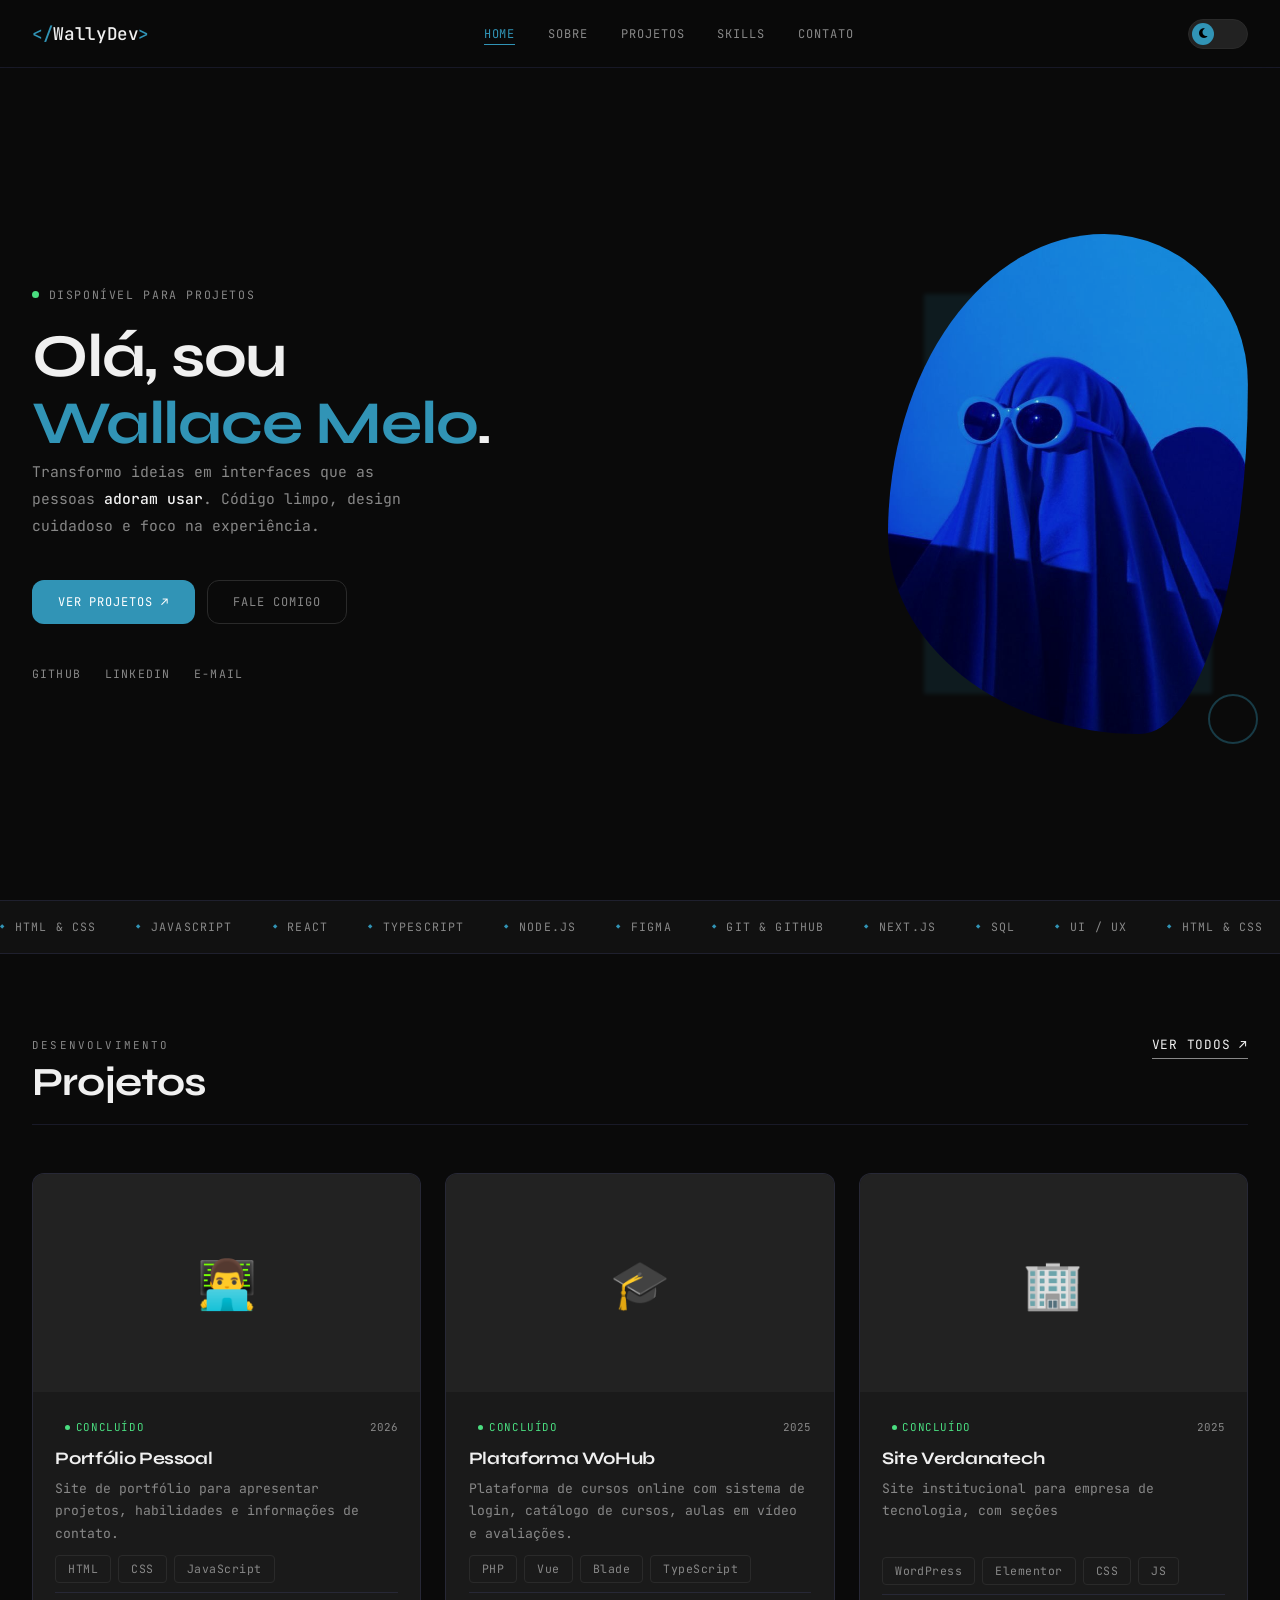
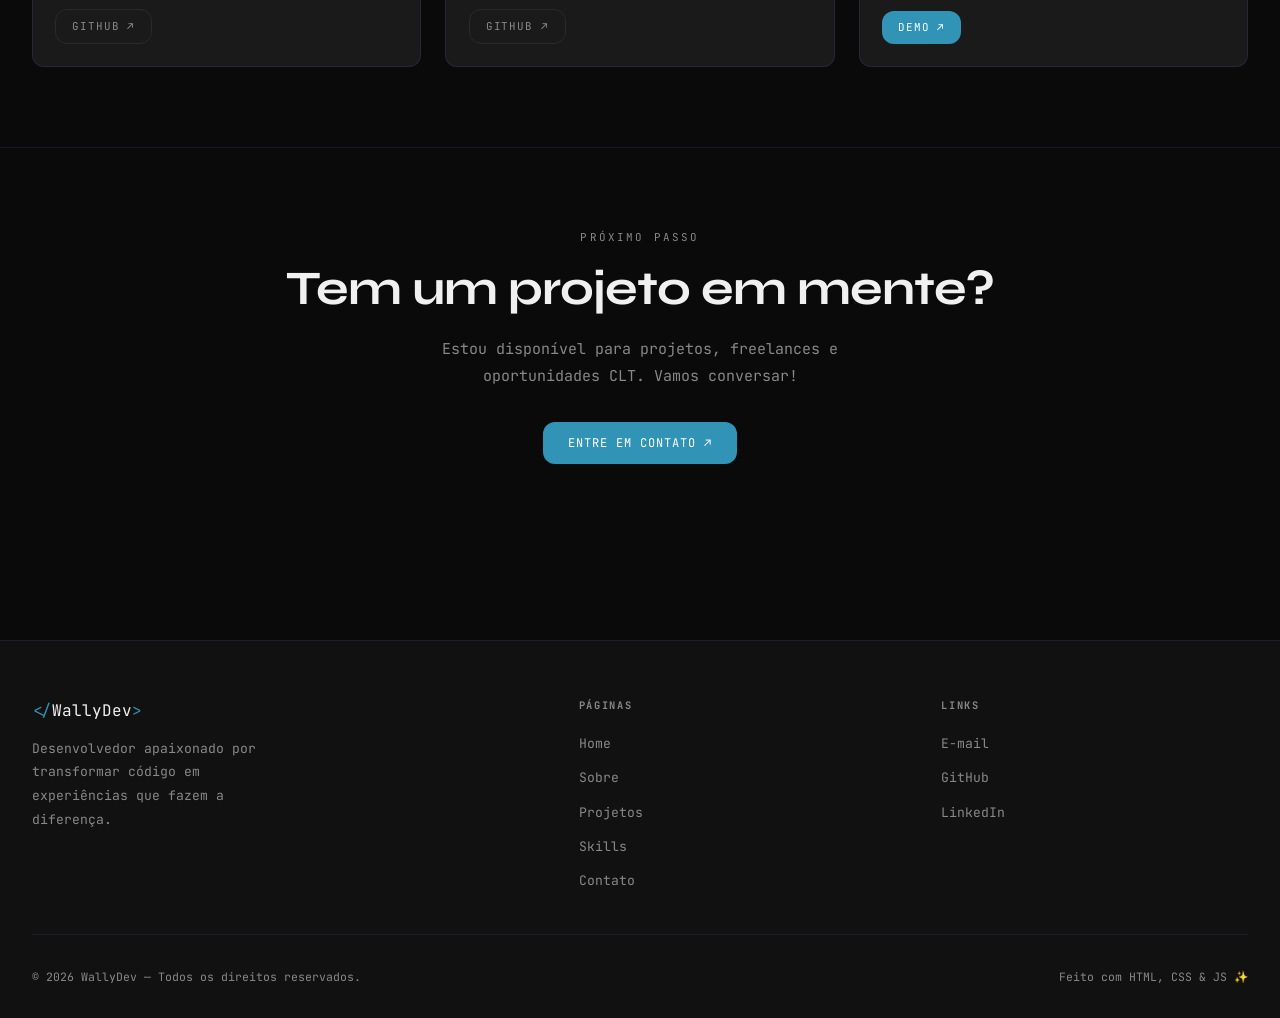
==== commit 7bcacb05: "fix: update navigation links to point to index.html for consistency" ====
--- a/index.html
+++ b/index.html
@@ -23,14 +23,14 @@
   <header class="navbar">
     <div class="nav-container">
       <!-- Logo -->
-      <a href="/" class="nav-logo" aria-label="Início">
+      <a href="index.html" class="nav-logo" aria-label="Início">
         <span class="tag-open">&lt;/</span>WallyDev<span class="tag-close">&gt;</span>
       </a>
 
       <!-- Links -->
       <nav aria-label="Principal">
         <ul class="nav-links">
-          <li><a href="/" class="nav-link">Home</a></li>
+          <li><a href="index.html" class="nav-link">Home</a></li>
           <li><a href="about.html" class="nav-link">Sobre</a></li>
           <li><a href="projects.html" class="nav-link">Projetos</a></li>
           <li><a href="skills.html" class="nav-link">Skills</a></li>
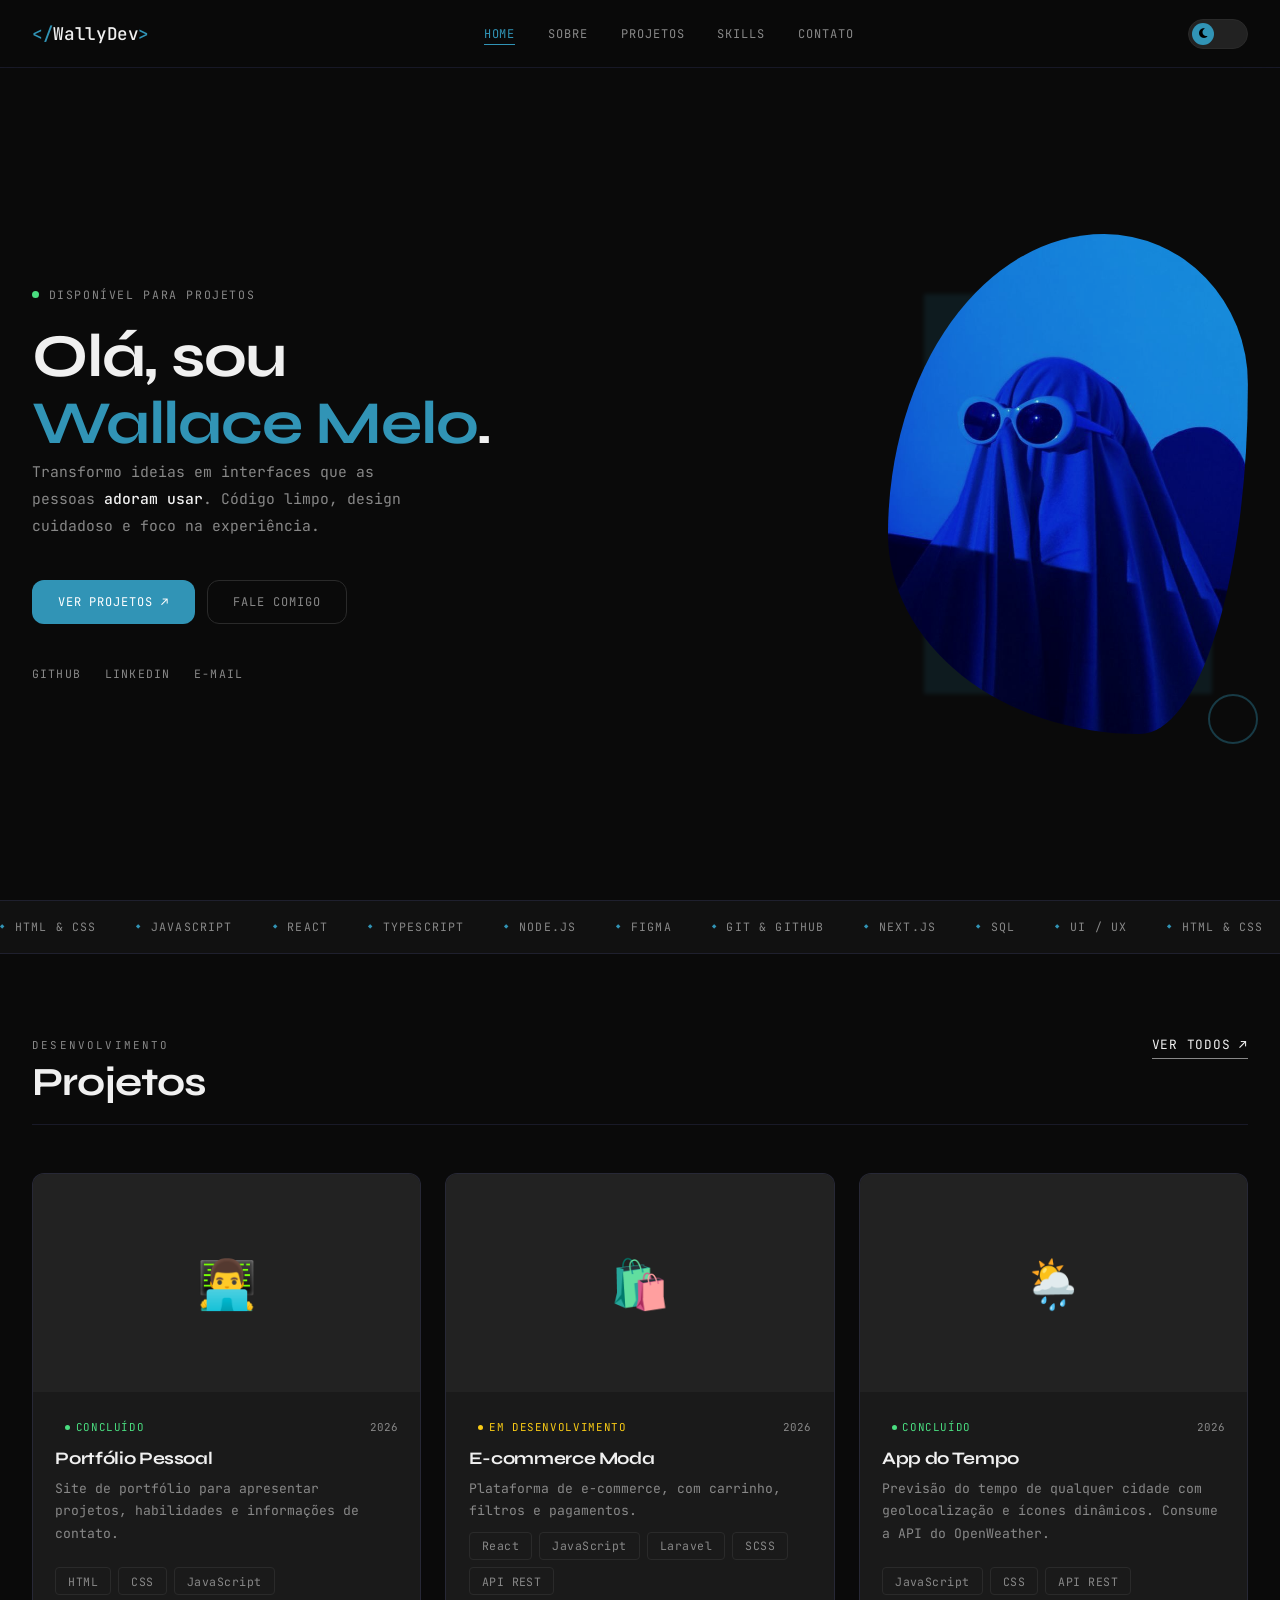
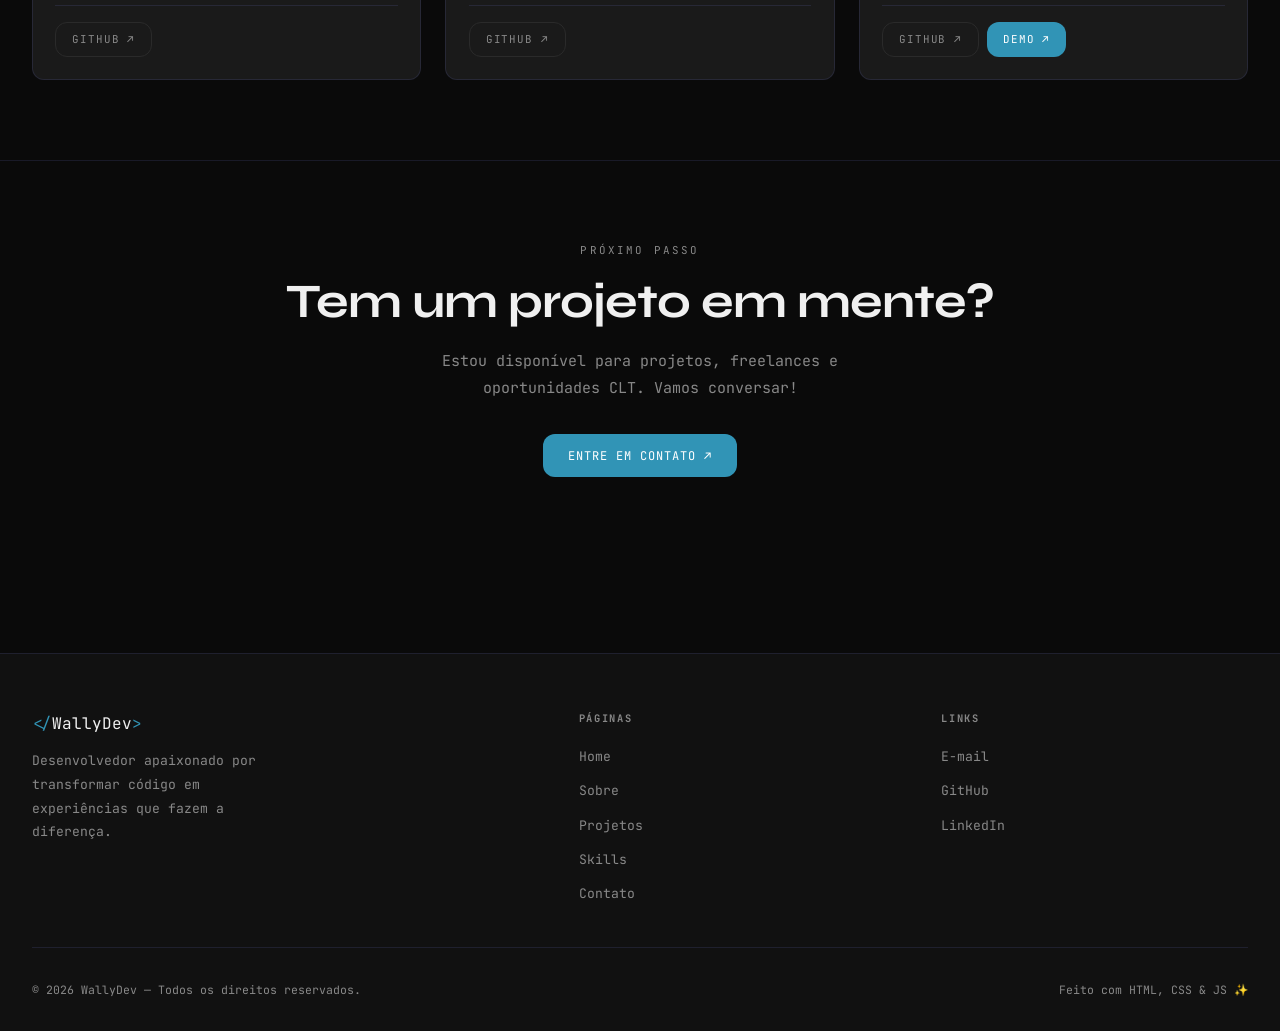
==== commit 154a32b4: "✨ feat: update email address in footer links across multiple pagfix:es" ====
--- a/index.html
+++ b/index.html
@@ -223,7 +223,7 @@
         <div class="footer-col">
           <h5>Links</h5>
           <ul>
-            <li><a href="mailto:wallacemsm2@email.com">E-mail</a></li>
+            <li><a href="mailto:wallacemsm2@gmail.com">E-mail</a></li>
             <li><a href="https://github.com/WallaceMichael" target="_blank" rel="noopener">GitHub</a></li>
             <li><a href="https://www.linkedin.com/in/wallace-michael-25173b197/" target="_blank"
                 rel="noopener">LinkedIn</a></li>
